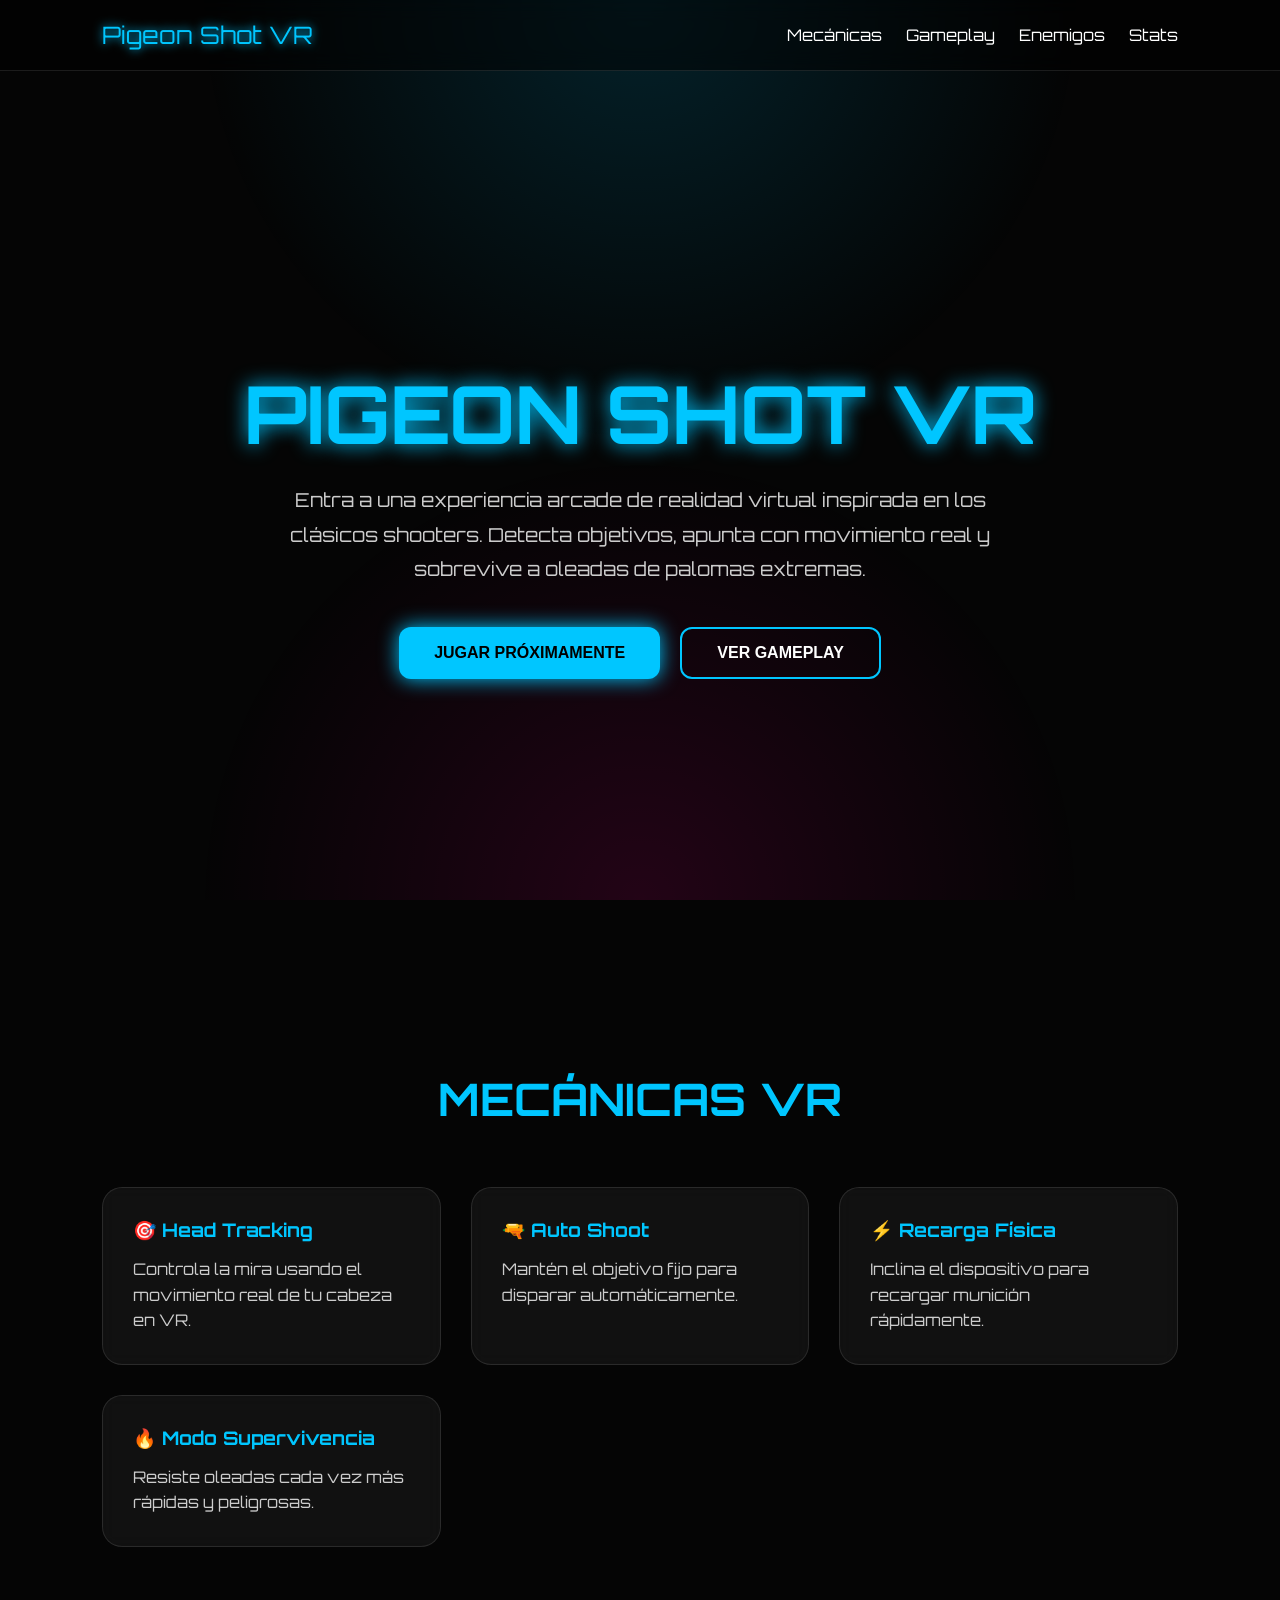
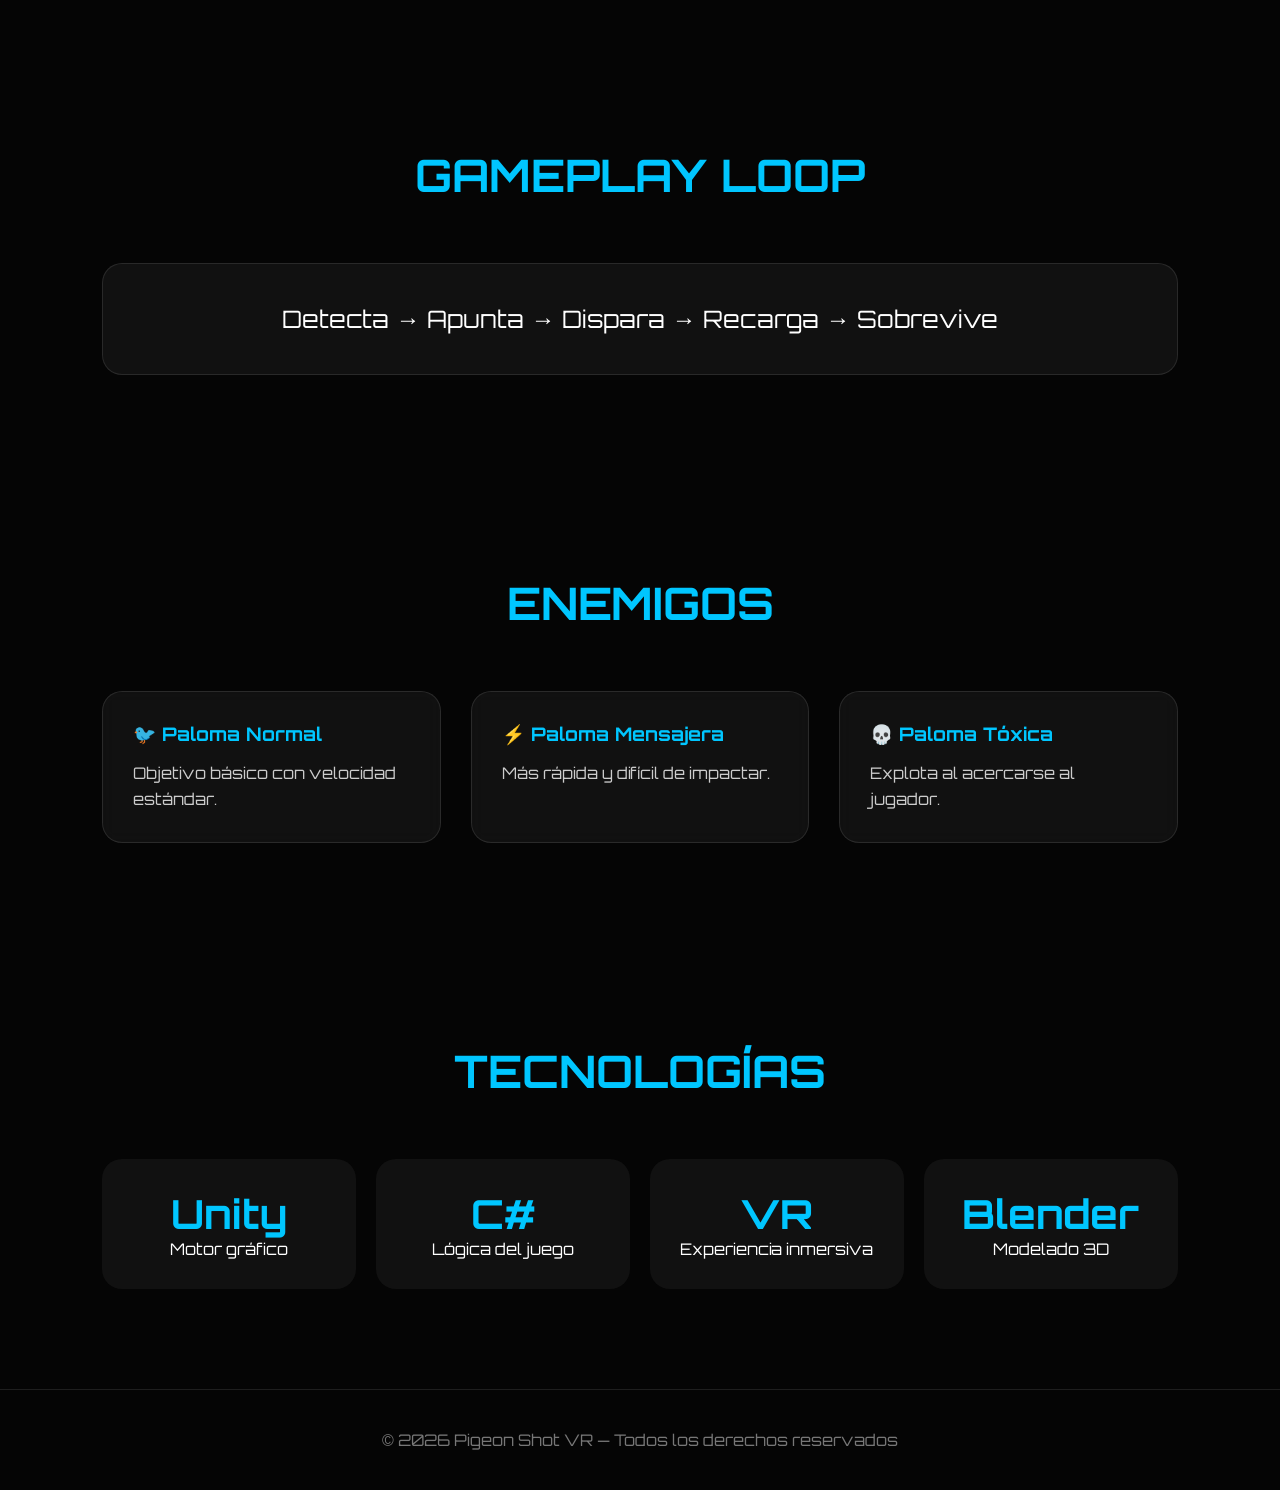
==== index.html @ 0b04fb85 "Crear index.html" ====
<!DOCTYPE html>
<html lang="es">
<head>
<meta charset="UTF-8">
<meta name="viewport" content="width=device-width, initial-scale=1.0">

<title>Pigeon Shot VR | Shooter VR Arcade</title>

<link rel="preconnect" href="https://fonts.googleapis.com">
<link href="https://fonts.googleapis.com/css2?family=Orbitron:wght@400;700&display=swap" rel="stylesheet">

<style>

*{
    margin:0;
    padding:0;
    box-sizing:border-box;
}

body{
    font-family:'Orbitron', sans-serif;
    background:#050505;
    color:white;
    overflow-x:hidden;
}

/* Fondo animado */

body::before{
    content:"";
    position:fixed;
    width:100%;
    height:100%;
    background:
    radial-gradient(circle at top, rgba(0,198,255,0.15), transparent 40%),
    radial-gradient(circle at bottom, rgba(255,0,150,0.12), transparent 40%);
    z-index:-1;
}

/* Header */

header{
    display:flex;
    justify-content:space-between;
    align-items:center;
    padding:20px 8%;
    backdrop-filter:blur(10px);
    background:rgba(0,0,0,0.5);
    position:sticky;
    top:0;
    z-index:1000;
    border-bottom:1px solid rgba(255,255,255,0.1);
}

.logo{
    font-size:1.5rem;
    color:#00c6ff;
    text-shadow:0 0 10px #00c6ff;
}

nav a{
    color:white;
    text-decoration:none;
    margin-left:20px;
    transition:0.3s;
}

nav a:hover{
    color:#00c6ff;
}

/* HERO */

.hero{
    min-height:100vh;
    display:flex;
    flex-direction:column;
    justify-content:center;
    align-items:center;
    text-align:center;
    padding:40px;
}

.hero h1{
    font-size:5rem;
    color:#00c6ff;
    text-shadow:0 0 20px #00c6ff;
    margin-bottom:20px;
}

.hero p{
    max-width:700px;
    color:#cccccc;
    font-size:1.2rem;
    margin-bottom:40px;
    line-height:1.8;
}

.buttons{
    display:flex;
    gap:20px;
    flex-wrap:wrap;
}

.btn{
    padding:15px 35px;
    border:none;
    border-radius:12px;
    cursor:pointer;
    font-weight:bold;
    transition:0.3s;
    font-size:1rem;
}

.primary{
    background:#00c6ff;
    color:black;
    box-shadow:0 0 20px #00c6ff;
}

.primary:hover{
    transform:scale(1.05);
}

.secondary{
    background:transparent;
    border:2px solid #00c6ff;
    color:white;
}

.secondary:hover{
    background:#00c6ff;
    color:black;
}

/* Sections */

.section{
    padding:100px 8%;
}

.section-title{
    text-align:center;
    font-size:2.8rem;
    margin-bottom:60px;
    color:#00c6ff;
}

/* Cards */

.grid{
    display:grid;
    grid-template-columns:repeat(auto-fit,minmax(250px,1fr));
    gap:30px;
}

.card{
    background:rgba(255,255,255,0.05);
    border:1px solid rgba(255,255,255,0.1);
    border-radius:20px;
    padding:30px;
    transition:0.3s;
    backdrop-filter:blur(8px);
}

.card:hover{
    transform:translateY(-10px);
    box-shadow:0 0 25px rgba(0,198,255,0.4);
}

.card h3{
    margin-bottom:15px;
    color:#00c6ff;
}

.card p{
    color:#cccccc;
    line-height:1.6;
}

/* Gameplay */

.gameplay-box{
    text-align:center;
    font-size:1.5rem;
    background:#111;
    padding:40px;
    border-radius:20px;
    border:1px solid rgba(255,255,255,0.1);
}

/* Stats */

.stats{
    display:grid;
    grid-template-columns:repeat(auto-fit,minmax(180px,1fr));
    gap:20px;
    margin-top:50px;
}

.stat{
    text-align:center;
    padding:30px;
    background:#111;
    border-radius:20px;
}

.stat h2{
    color:#00c6ff;
    font-size:2.5rem;
}

/* Footer */

footer{
    padding:40px;
    text-align:center;
    color:#777;
    border-top:1px solid rgba(255,255,255,0.1);
}

/* Responsive */

@media(max-width:768px){

    .hero h1{
        font-size:3rem;
    }

    header{
        flex-direction:column;
        gap:15px;
    }

}

</style>
</head>

<body>

<header>

    <div class="logo">
        Pigeon Shot VR
    </div>

    <nav>
        <a href="#mecanicas">Mecánicas</a>
        <a href="#gameplay">Gameplay</a>
        <a href="#enemigos">Enemigos</a>
        <a href="#stats">Stats</a>
    </nav>

</header>

<section class="hero">

    <h1>PIGEON SHOT VR</h1>

    <p>
        Entra a una experiencia arcade de realidad virtual inspirada en los clásicos shooters.
        Detecta objetivos, apunta con movimiento real y sobrevive a oleadas de palomas extremas.
    </p>

    <div class="buttons">
        <button class="btn primary">
            JUGAR PRÓXIMAMENTE
        </button>

        <button class="btn secondary">
            VER GAMEPLAY
        </button>
    </div>

</section>

<section class="section" id="mecanicas">

    <h2 class="section-title">
        MECÁNICAS VR
    </h2>

    <div class="grid">

        <div class="card">
            <h3>🎯 Head Tracking</h3>
            <p>
                Controla la mira usando el movimiento real de tu cabeza en VR.
            </p>
        </div>

        <div class="card">
            <h3>🔫 Auto Shoot</h3>
            <p>
                Mantén el objetivo fijo para disparar automáticamente.
            </p>
        </div>

        <div class="card">
            <h3>⚡ Recarga Física</h3>
            <p>
                Inclina el dispositivo para recargar munición rápidamente.
            </p>
        </div>

        <div class="card">
            <h3>🔥 Modo Supervivencia</h3>
            <p>
                Resiste oleadas cada vez más rápidas y peligrosas.
            </p>
        </div>

    </div>

</section>

<section class="section" id="gameplay">

    <h2 class="section-title">
        GAMEPLAY LOOP
    </h2>

    <div class="gameplay-box">
        Detecta → Apunta → Dispara → Recarga → Sobrevive
    </div>

</section>

<section class="section" id="enemigos">

    <h2 class="section-title">
        ENEMIGOS
    </h2>

    <div class="grid">

        <div class="card">
            <h3>🐦 Paloma Normal</h3>
            <p>
                Objetivo básico con velocidad estándar.
            </p>
        </div>

        <div class="card">
            <h3>⚡ Paloma Mensajera</h3>
            <p>
                Más rápida y difícil de impactar.
            </p>
        </div>

        <div class="card">
            <h3>💀 Paloma Tóxica</h3>
            <p>
                Explota al acercarse al jugador.
            </p>
        </div>

    </div>

</section>

<section class="section" id="stats">

    <h2 class="section-title">
        TECNOLOGÍAS
    </h2>

    <div class="stats">

        <div class="stat">
            <h2>Unity</h2>
            <p>Motor gráfico</p>
        </div>

        <div class="stat">
            <h2>C#</h2>
            <p>Lógica del juego</p>
        </div>

        <div class="stat">
            <h2>VR</h2>
            <p>Experiencia inmersiva</p>
        </div>

        <div class="stat">
            <h2>Blender</h2>
            <p>Modelado 3D</p>
        </div>

    </div>

</section>

<footer>

    © 2026 Pigeon Shot VR — Todos los derechos reservados

</footer>

</body>
</html>
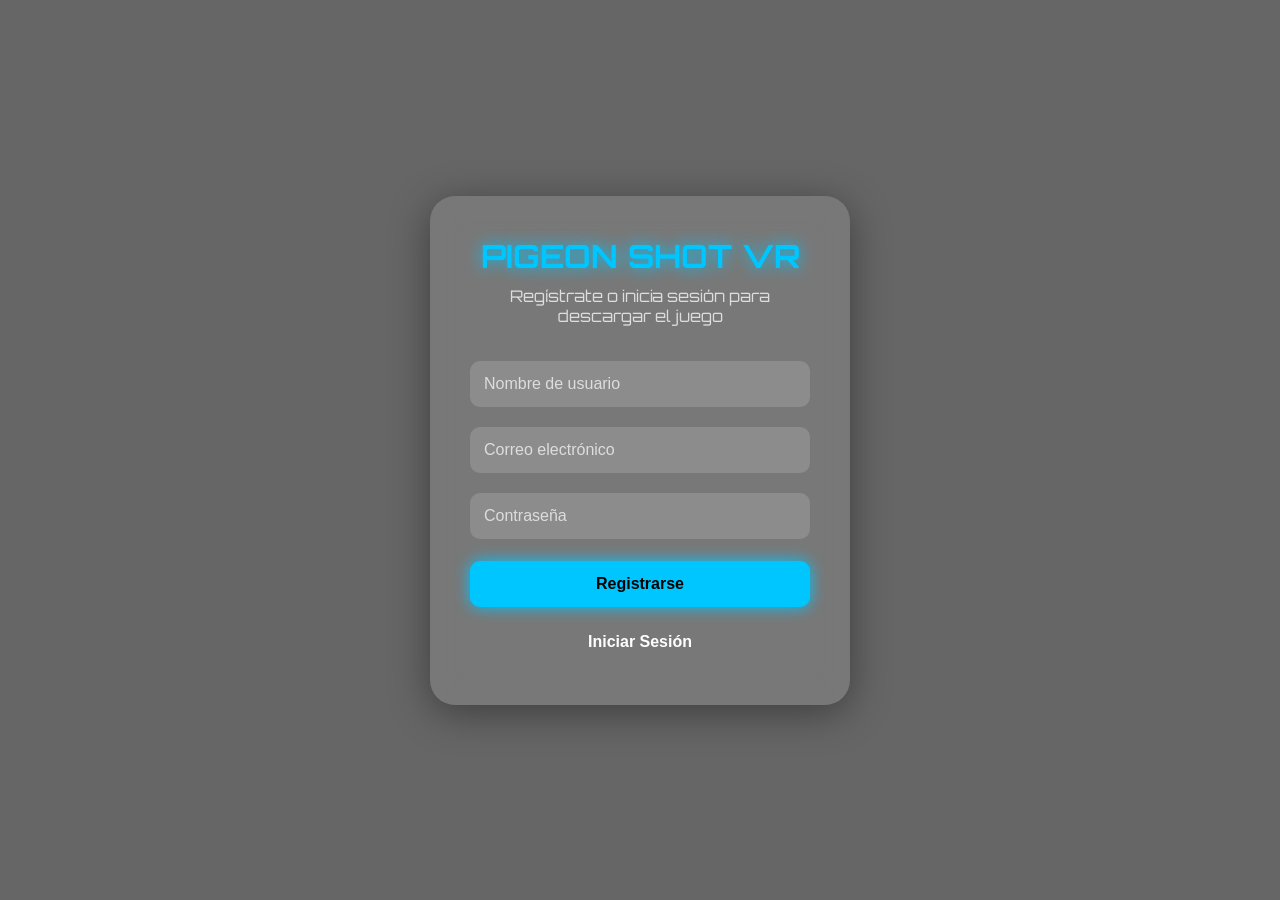
==== commit 82c581f8: "Create index.html" ====
--- a/index.html
+++ b/index.html
@@ -3,14 +3,12 @@
 <head>
 <meta charset="UTF-8">
 <meta name="viewport" content="width=device-width, initial-scale=1.0">
-
-<title>Pigeon Shot VR | Shooter VR Arcade</title>
+<title>Pigeon Shot VR - Login</title>
 
 <link rel="preconnect" href="https://fonts.googleapis.com">
 <link href="https://fonts.googleapis.com/css2?family=Orbitron:wght@400;700&display=swap" rel="stylesheet">
 
 <style>
-
 *{
     margin:0;
     padding:0;
@@ -19,384 +17,107 @@
 
 body{
     font-family:'Orbitron', sans-serif;
-    background:#050505;
-    color:white;
-    overflow-x:hidden;
+    height:100vh;
+    display:flex;
+    justify-content:center;
+    align-items:center;
+    background:url('imagenes/portada-pigeon-shot.png') center/cover no-repeat;
 }
-
-/* Fondo animado */
 
 body::before{
     content:"";
-    position:fixed;
-    width:100%;
-    height:100%;
-    background:
-    radial-gradient(circle at top, rgba(0,198,255,0.15), transparent 40%),
-    radial-gradient(circle at bottom, rgba(255,0,150,0.12), transparent 40%);
-    z-index:-1;
+    position:absolute;
+    inset:0;
+    background:rgba(0,0,0,0.6);
 }
 
-/* Header */
-
-header{
-    display:flex;
-    justify-content:space-between;
-    align-items:center;
-    padding:20px 8%;
-    backdrop-filter:blur(10px);
-    background:rgba(0,0,0,0.5);
-    position:sticky;
-    top:0;
-    z-index:1000;
-    border-bottom:1px solid rgba(255,255,255,0.1);
+.login-box{
+    position:relative;
+    z-index:1;
+    width:420px;
+    padding:40px;
+    border-radius:25px;
+    background:rgba(255,255,255,0.12);
+    backdrop-filter:blur(15px);
+    box-shadow:0 8px 40px rgba(0,0,0,0.4);
+    color:white;
+    text-align:center;
 }
 
-.logo{
-    font-size:1.5rem;
+.login-box h1{
     color:#00c6ff;
-    text-shadow:0 0 10px #00c6ff;
+    margin-bottom:10px;
+    text-shadow:0 0 15px #00c6ff;
 }
 
-nav a{
+.login-box p{
+    color:#ddd;
+    margin-bottom:25px;
+}
+
+.login-box input{
+    width:100%;
+    padding:14px;
+    margin:10px 0;
+    border:none;
+    border-radius:10px;
+    background:rgba(255,255,255,0.15);
     color:white;
-    text-decoration:none;
-    margin-left:20px;
+    font-size:1rem;
+}
+
+.login-box input::placeholder{
+    color:#ddd;
+}
+
+.login-box button{
+    width:100%;
+    padding:14px;
+    margin-top:12px;
+    border:none;
+    border-radius:10px;
+    font-size:1rem;
+    font-weight:bold;
+    cursor:pointer;
     transition:0.3s;
 }
 
-nav a:hover{
-    color:#00c6ff;
+.btn-register{
+    background:#00c6ff;
+    color:black;
+    box-shadow:0 0 15px #00c6ff;
 }
 
-/* HERO */
-
-.hero{
-    min-height:100vh;
-    display:flex;
-    flex-direction:column;
-    justify-content:center;
-    align-items:center;
-    text-align:center;
-    padding:40px;
-}
-
-.hero h1{
-    font-size:5rem;
-    color:#00c6ff;
-    text-shadow:0 0 20px #00c6ff;
-    margin-bottom:20px;
-}
-
-.hero p{
-    max-width:700px;
-    color:#cccccc;
-    font-size:1.2rem;
-    margin-bottom:40px;
-    line-height:1.8;
-}
-
-.buttons{
-    display:flex;
-    gap:20px;
-    flex-wrap:wrap;
-}
-
-.btn{
-    padding:15px 35px;
-    border:none;
-    border-radius:12px;
-    cursor:pointer;
-    font-weight:bold;
-    transition:0.3s;
-    font-size:1rem;
-}
-
-.primary{
-    background:#00c6ff;
-    color:black;
-    box-shadow:0 0 20px #00c6ff;
-}
-
-.primary:hover{
-    transform:scale(1.05);
-}
-
-.secondary{
+.btn-login{
     background:transparent;
     border:2px solid #00c6ff;
     color:white;
 }
 
-.secondary:hover{
-    background:#00c6ff;
-    color:black;
+.login-box button:hover{
+    transform:scale(1.03);
 }
-
-/* Sections */
-
-.section{
-    padding:100px 8%;
-}
-
-.section-title{
-    text-align:center;
-    font-size:2.8rem;
-    margin-bottom:60px;
-    color:#00c6ff;
-}
-
-/* Cards */
-
-.grid{
-    display:grid;
-    grid-template-columns:repeat(auto-fit,minmax(250px,1fr));
-    gap:30px;
-}
-
-.card{
-    background:rgba(255,255,255,0.05);
-    border:1px solid rgba(255,255,255,0.1);
-    border-radius:20px;
-    padding:30px;
-    transition:0.3s;
-    backdrop-filter:blur(8px);
-}
-
-.card:hover{
-    transform:translateY(-10px);
-    box-shadow:0 0 25px rgba(0,198,255,0.4);
-}
-
-.card h3{
-    margin-bottom:15px;
-    color:#00c6ff;
-}
-
-.card p{
-    color:#cccccc;
-    line-height:1.6;
-}
-
-/* Gameplay */
-
-.gameplay-box{
-    text-align:center;
-    font-size:1.5rem;
-    background:#111;
-    padding:40px;
-    border-radius:20px;
-    border:1px solid rgba(255,255,255,0.1);
-}
-
-/* Stats */
-
-.stats{
-    display:grid;
-    grid-template-columns:repeat(auto-fit,minmax(180px,1fr));
-    gap:20px;
-    margin-top:50px;
-}
-
-.stat{
-    text-align:center;
-    padding:30px;
-    background:#111;
-    border-radius:20px;
-}
-
-.stat h2{
-    color:#00c6ff;
-    font-size:2.5rem;
-}
-
-/* Footer */
-
-footer{
-    padding:40px;
-    text-align:center;
-    color:#777;
-    border-top:1px solid rgba(255,255,255,0.1);
-}
-
-/* Responsive */
-
-@media(max-width:768px){
-
-    .hero h1{
-        font-size:3rem;
-    }
-
-    header{
-        flex-direction:column;
-        gap:15px;
-    }
-
-}
-
 </style>
 </head>
-
 <body>
 
-<header>
+<div class="login-box">
+    <h1>PIGEON SHOT VR</h1>
+    <p>Regístrate o inicia sesión para descargar el juego</p>
 
-    <div class="logo">
-        Pigeon Shot VR
-    </div>
+    <input type="text" placeholder="Nombre de usuario">
+    <input type="email" placeholder="Correo electrónico">
+    <input type="password" placeholder="Contraseña">
 
-    <nav>
-        <a href="#mecanicas">Mecánicas</a>
-        <a href="#gameplay">Gameplay</a>
-        <a href="#enemigos">Enemigos</a>
-        <a href="#stats">Stats</a>
-    </nav>
+    <button class="btn-register" onclick="entrar()">Registrarse</button>
+    <button class="btn-login" onclick="entrar()">Iniciar Sesión</button>
+</div>
 
-</header>
-
-<section class="hero">
-
-    <h1>PIGEON SHOT VR</h1>
-
-    <p>
-        Entra a una experiencia arcade de realidad virtual inspirada en los clásicos shooters.
-        Detecta objetivos, apunta con movimiento real y sobrevive a oleadas de palomas extremas.
-    </p>
-
-    <div class="buttons">
-        <button class="btn primary">
-            JUGAR PRÓXIMAMENTE
-        </button>
-
-        <button class="btn secondary">
-            VER GAMEPLAY
-        </button>
-    </div>
-
-</section>
-
-<section class="section" id="mecanicas">
-
-    <h2 class="section-title">
-        MECÁNICAS VR
-    </h2>
-
-    <div class="grid">
-
-        <div class="card">
-            <h3>🎯 Head Tracking</h3>
-            <p>
-                Controla la mira usando el movimiento real de tu cabeza en VR.
-            </p>
-        </div>
-
-        <div class="card">
-            <h3>🔫 Auto Shoot</h3>
-            <p>
-                Mantén el objetivo fijo para disparar automáticamente.
-            </p>
-        </div>
-
-        <div class="card">
-            <h3>⚡ Recarga Física</h3>
-            <p>
-                Inclina el dispositivo para recargar munición rápidamente.
-            </p>
-        </div>
-
-        <div class="card">
-            <h3>🔥 Modo Supervivencia</h3>
-            <p>
-                Resiste oleadas cada vez más rápidas y peligrosas.
-            </p>
-        </div>
-
-    </div>
-
-</section>
-
-<section class="section" id="gameplay">
-
-    <h2 class="section-title">
-        GAMEPLAY LOOP
-    </h2>
-
-    <div class="gameplay-box">
-        Detecta → Apunta → Dispara → Recarga → Sobrevive
-    </div>
-
-</section>
-
-<section class="section" id="enemigos">
-
-    <h2 class="section-title">
-        ENEMIGOS
-    </h2>
-
-    <div class="grid">
-
-        <div class="card">
-            <h3>🐦 Paloma Normal</h3>
-            <p>
-                Objetivo básico con velocidad estándar.
-            </p>
-        </div>
-
-        <div class="card">
-            <h3>⚡ Paloma Mensajera</h3>
-            <p>
-                Más rápida y difícil de impactar.
-            </p>
-        </div>
-
-        <div class="card">
-            <h3>💀 Paloma Tóxica</h3>
-            <p>
-                Explota al acercarse al jugador.
-            </p>
-        </div>
-
-    </div>
-
-</section>
-
-<section class="section" id="stats">
-
-    <h2 class="section-title">
-        TECNOLOGÍAS
-    </h2>
-
-    <div class="stats">
-
-        <div class="stat">
-            <h2>Unity</h2>
-            <p>Motor gráfico</p>
-        </div>
-
-        <div class="stat">
-            <h2>C#</h2>
-            <p>Lógica del juego</p>
-        </div>
-
-        <div class="stat">
-            <h2>VR</h2>
-            <p>Experiencia inmersiva</p>
-        </div>
-
-        <div class="stat">
-            <h2>Blender</h2>
-            <p>Modelado 3D</p>
-        </div>
-
-    </div>
-
-</section>
-
-<footer>
-
-    © 2026 Pigeon Shot VR — Todos los derechos reservados
-
-</footer>
+<script>
+function entrar() {
+    window.location.href = "home.html";
+}
+</script>
 
 </body>
-</html>+</html>
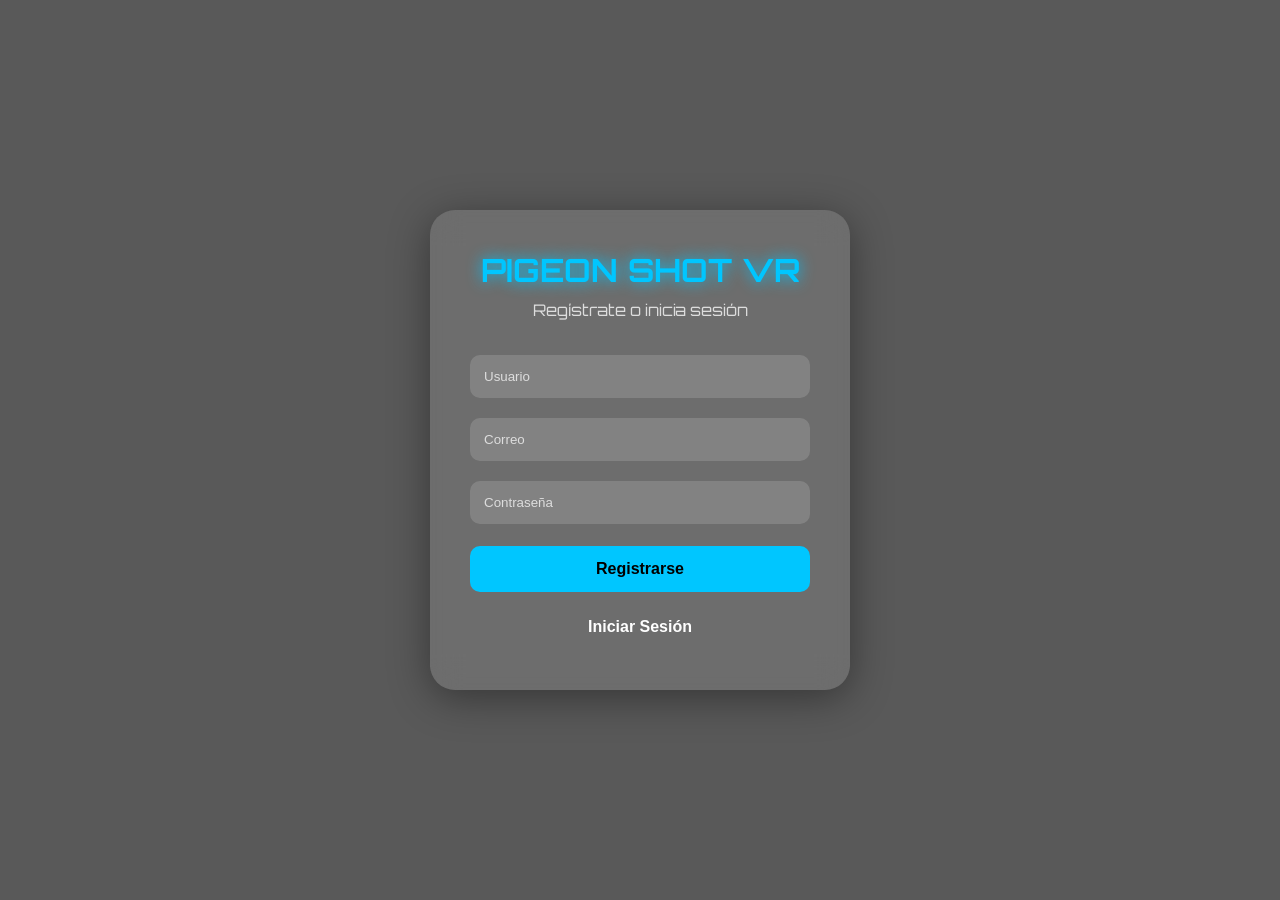
==== commit 3248e80a: "Actualizar index.html" ====
--- a/index.html
+++ b/index.html
@@ -21,20 +21,23 @@
     display:flex;
     justify-content:center;
     align-items:center;
-    background:url('imagenes/portada-pigeon-shot.png') center/cover no-repeat;
+
+    /* IMAGEN DE FONDO (tu portada real) */
+    background: url("imagenes/Portada-Pigeon-shot.jpeg") center/cover no-repeat;
 }
 
 body::before{
     content:"";
     position:absolute;
     inset:0;
-    background:rgba(0,0,0,0.6);
+    background:rgba(0,0,0,0.65);
 }
 
 .login-box{
     position:relative;
     z-index:1;
     width:420px;
+    max-width:90%;
     padding:40px;
     border-radius:25px;
     background:rgba(255,255,255,0.12);
@@ -63,7 +66,6 @@
     border-radius:10px;
     background:rgba(255,255,255,0.15);
     color:white;
-    font-size:1rem;
 }
 
 .login-box input::placeholder{
@@ -85,7 +87,6 @@
 .btn-register{
     background:#00c6ff;
     color:black;
-    box-shadow:0 0 15px #00c6ff;
 }
 
 .btn-login{
@@ -99,14 +100,15 @@
 }
 </style>
 </head>
+
 <body>
 
 <div class="login-box">
     <h1>PIGEON SHOT VR</h1>
-    <p>Regístrate o inicia sesión para descargar el juego</p>
+    <p>Regístrate o inicia sesión</p>
 
-    <input type="text" placeholder="Nombre de usuario">
-    <input type="email" placeholder="Correo electrónico">
+    <input type="text" placeholder="Usuario">
+    <input type="email" placeholder="Correo">
     <input type="password" placeholder="Contraseña">
 
     <button class="btn-register" onclick="entrar()">Registrarse</button>
@@ -115,9 +117,9 @@
 
 <script>
 function entrar() {
-    window.location.href = "home.html";
+    window.location.href = "Home.html";
 }
 </script>
 
 </body>
-</html>
+</html>
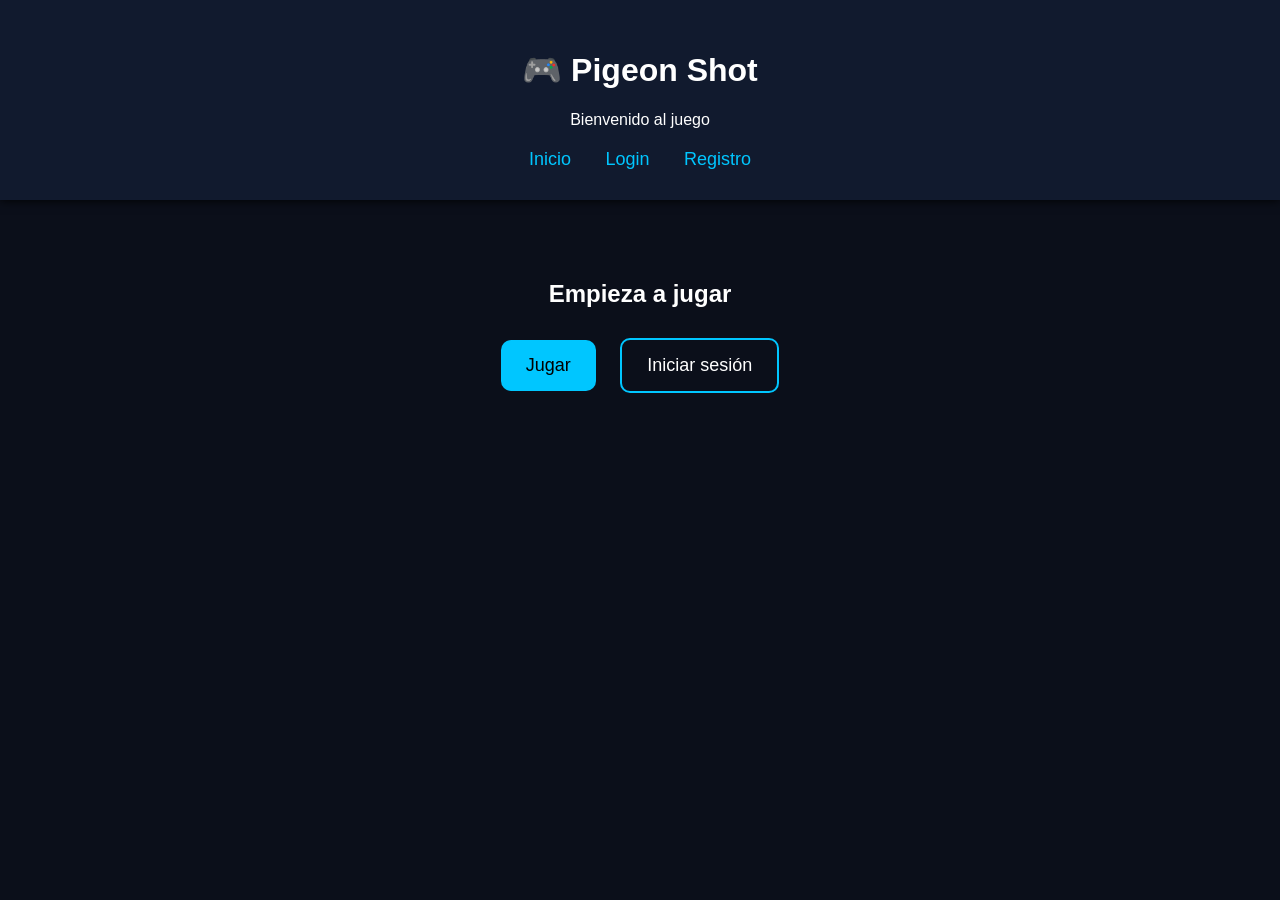
==== commit 481b4a55: "Actualizar index.html" ====
--- a/index.html
+++ b/index.html
@@ -1,123 +1,95 @@
 <!DOCTYPE html>
 <html lang="es">
+
 <head>
 <meta charset="UTF-8">
 <meta name="viewport" content="width=device-width, initial-scale=1.0">
-<title>Pigeon Shot VR - Login</title>
-
-<link rel="preconnect" href="https://fonts.googleapis.com">
-<link href="https://fonts.googleapis.com/css2?family=Orbitron:wght@400;700&display=swap" rel="stylesheet">
+<title>Pigeon Shot</title>
 
 <style>
-*{
+body{
     margin:0;
-    padding:0;
-    box-sizing:border-box;
-}
-
-body{
-    font-family:'Orbitron', sans-serif;
-    height:100vh;
-    display:flex;
-    justify-content:center;
-    align-items:center;
-
-    /* IMAGEN DE FONDO (tu portada real) */
-    background: url("imagenes/Portada-Pigeon-shot.jpeg") center/cover no-repeat;
-}
-
-body::before{
-    content:"";
-    position:absolute;
-    inset:0;
-    background:rgba(0,0,0,0.65);
-}
-
-.login-box{
-    position:relative;
-    z-index:1;
-    width:420px;
-    max-width:90%;
-    padding:40px;
-    border-radius:25px;
-    background:rgba(255,255,255,0.12);
-    backdrop-filter:blur(15px);
-    box-shadow:0 8px 40px rgba(0,0,0,0.4);
+    font-family:Arial;
+    background:#0b0f1a;
     color:white;
     text-align:center;
 }
 
-.login-box h1{
-    color:#00c6ff;
-    margin-bottom:10px;
-    text-shadow:0 0 15px #00c6ff;
+header{
+    padding:30px;
+    background:#111a2e;
+    box-shadow:0 0 10px black;
 }
 
-.login-box p{
-    color:#ddd;
-    margin-bottom:25px;
+nav{
+    margin-top:20px;
 }
 
-.login-box input{
-    width:100%;
-    padding:14px;
-    margin:10px 0;
+nav a{
+    color:#00c6ff;
+    text-decoration:none;
+    margin:0 15px;
+    font-size:18px;
+}
+
+nav a:hover{
+    text-shadow:0 0 10px #00c6ff;
+}
+
+.container{
+    margin-top:80px;
+}
+
+button{
+    padding:15px 25px;
+    font-size:18px;
     border:none;
     border-radius:10px;
-    background:rgba(255,255,255,0.15);
-    color:white;
+    cursor:pointer;
+    margin:10px;
 }
 
-.login-box input::placeholder{
-    color:#ddd;
+.play{
+    background:#00c6ff;
 }
 
-.login-box button{
-    width:100%;
-    padding:14px;
-    margin-top:12px;
-    border:none;
-    border-radius:10px;
-    font-size:1rem;
-    font-weight:bold;
-    cursor:pointer;
-    transition:0.3s;
-}
-
-.btn-register{
-    background:#00c6ff;
-    color:black;
-}
-
-.btn-login{
+.login{
     background:transparent;
     border:2px solid #00c6ff;
     color:white;
 }
+</style>
 
-.login-box button:hover{
-    transform:scale(1.03);
-}
-</style>
 </head>
 
 <body>
 
-<div class="login-box">
-    <h1>PIGEON SHOT VR</h1>
-    <p>Regístrate o inicia sesión</p>
+<header>
+    <h1>🎮 Pigeon Shot</h1>
+    <p>Bienvenido al juego</p>
 
-    <input type="text" placeholder="Usuario">
-    <input type="email" placeholder="Correo">
-    <input type="password" placeholder="Contraseña">
+    <nav>
+        <a href="index.html">Inicio</a>
+        <a href="login.html">Login</a>
+        <a href="registro.html">Registro</a>
+    </nav>
+</header>
 
-    <button class="btn-register" onclick="entrar()">Registrarse</button>
-    <button class="btn-login" onclick="entrar()">Iniciar Sesión</button>
+<div class="container">
+
+    <h2>Empieza a jugar</h2>
+
+    <button class="play" onclick="jugar()">Jugar</button>
+
+    <button class="login" onclick="location.href='login.html'">
+        Iniciar sesión
+    </button>
+
 </div>
 
 <script>
-function entrar() {
-    window.location.href = "Home.html";
+function jugar(){
+    alert("Aquí luego conectas el juego Unity 🎮");
 }
 </script>
 
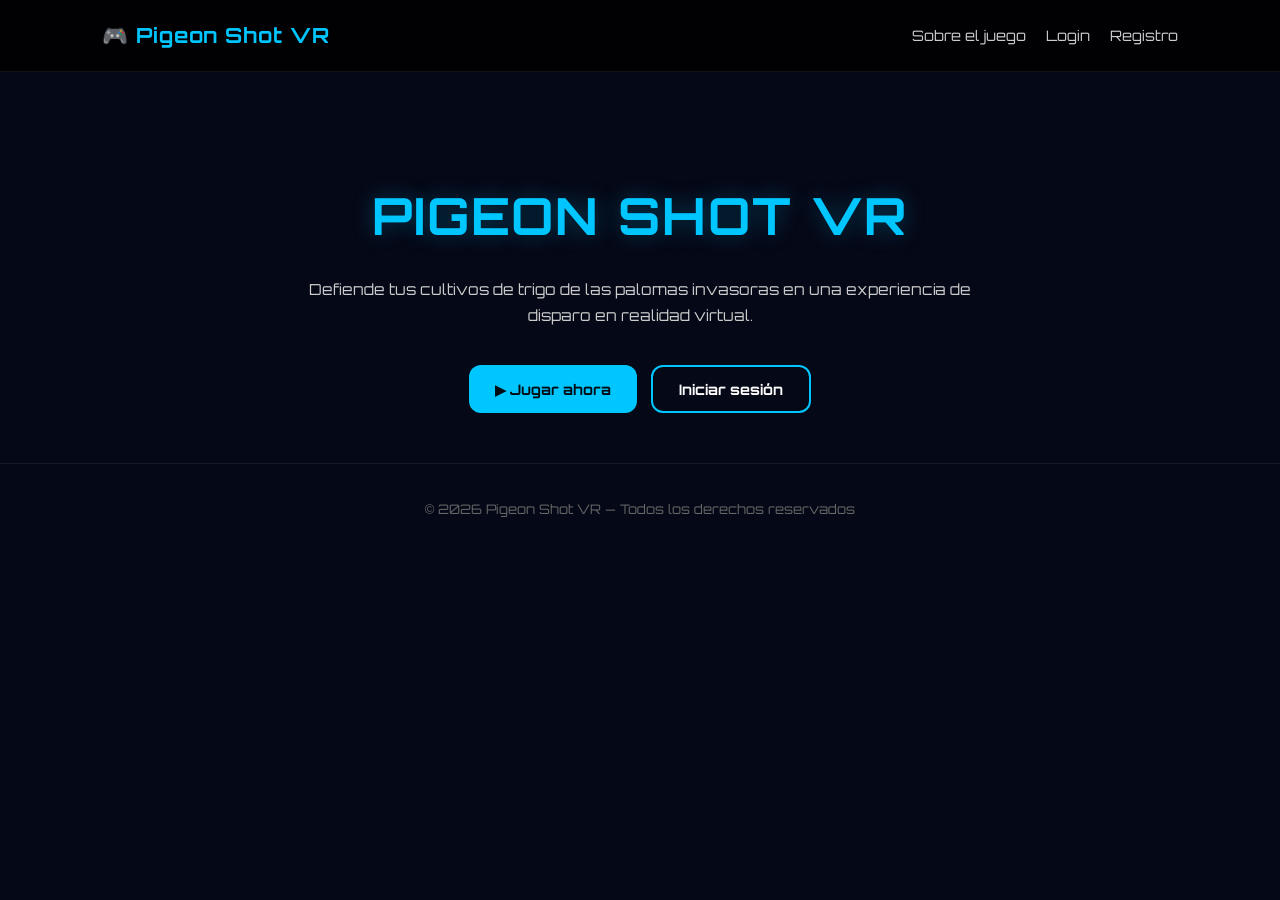
==== commit 331380a7: "Add files via upload" ====
--- a/index.html
+++ b/index.html
@@ -1,97 +1,44 @@
 <!DOCTYPE html>
 <html lang="es">
-
 <head>
 <meta charset="UTF-8">
 <meta name="viewport" content="width=device-width, initial-scale=1.0">
-<title>Pigeon Shot</title>
-
-<style>
-body{
-    margin:0;
-    font-family:Arial;
-    background:#0b0f1a;
-    color:white;
-    text-align:center;
-}
-
-header{
-    padding:30px;
-    background:#111a2e;
-    box-shadow:0 0 10px black;
-}
-
-nav{
-    margin-top:20px;
-}
-
-nav a{
-    color:#00c6ff;
-    text-decoration:none;
-    margin:0 15px;
-    font-size:18px;
-}
-
-nav a:hover{
-    text-shadow:0 0 10px #00c6ff;
-}
-
-.container{
-    margin-top:80px;
-}
-
-button{
-    padding:15px 25px;
-    font-size:18px;
-    border:none;
-    border-radius:10px;
-    cursor:pointer;
-    margin:10px;
-}
-
-.play{
-    background:#00c6ff;
-}
-
-.login{
-    background:transparent;
-    border:2px solid #00c6ff;
-    color:white;
-}
-</style>
-
+<title>Pigeon Shot VR</title>
+<link href="https://fonts.googleapis.com/css2?family=Orbitron:wght@400;700&display=swap" rel="stylesheet">
+<link rel="stylesheet" href="style.css">
 </head>
 
 <body>
 
-<header>
-    <h1>🎮 Pigeon Shot</h1>
-    <p>Bienvenido al juego</p>
+<header class="site-header">
+    <div class="logo">🎮 Pigeon Shot VR</div>
 
-    <nav>
-        <a href="index.html">Inicio</a>
+    <nav class="site-nav">
+        <a href="Home.html">Sobre el juego</a>
         <a href="login.html">Login</a>
-        <a href="registro.html">Registro</a>
+        <a href="login.html">Registro</a>
     </nav>
 </header>
 
-<div class="container">
+<section class="hero" style="padding-top:100px;">
+    <h1>PIGEON SHOT VR</h1>
+    <p>
+        Defiende tus cultivos de trigo de las palomas invasoras
+        en una experiencia de disparo en realidad virtual.
+    </p>
+    <div class="hero-actions" style="margin-top:36px;">
+        <button class="btn btn-primary" onclick="location.href='login.html'">
+            ▶ Jugar ahora
+        </button>
+        <button class="btn btn-outline" onclick="location.href='login.html'">
+            Iniciar sesión
+        </button>
+    </div>
+</section>
 
-    <h2>Empieza a jugar</h2>
-
-    <button class="play" onclick="jugar()">Jugar</button>
-
-    <button class="login" onclick="location.href='login.html'">
-        Iniciar sesión
-    </button>
-
-</div>
-
-<script>
-function jugar(){
-    alert("Aquí luego conectas el juego Unity 🎮");
-}
-</script>
+<footer class="site-footer">
+    © 2026 Pigeon Shot VR — Todos los derechos reservados
+</footer>
 
 </body>
-</html>+</html>
--- a/style.css
+++ b/style.css
@@ -0,0 +1,381 @@
+/* =========================================================
+   🎮 PIGEON SHOT VR — CSS GLOBAL
+   Importado por todas las páginas del proyecto
+   ========================================================= */
+
+@import url('https://fonts.googleapis.com/css2?family=Orbitron:wght@400;700&display=swap');
+
+:root{
+    --bg:           #050816;
+    --bg-header:    rgba(0,0,0,0.80);
+    --panel:        rgba(255,255,255,0.09);
+    --panel-border: rgba(255,255,255,0.10);
+    --accent:       #00c6ff;
+    --accent-dark:  #0099cc;
+    --ink:          #000c12;
+    --text:         #ffffff;
+    --text-dim:     #cccccc;
+    --text-faint:   #666666;
+    --radius:       12px;
+    --radius-lg:    22px;
+    --font:         'Orbitron', sans-serif;
+}
+
+*, *::before, *::after{ margin:0; padding:0; box-sizing:border-box; }
+
+html{ scroll-behavior:smooth; }
+
+body{
+    font-family:var(--font);
+    background:var(--bg);
+    color:var(--text);
+    line-height:1.7;
+}
+
+a{ color:var(--accent); }
+
+/* ──────────────────────────────────────
+   HEADER
+────────────────────────────────────── */
+
+header.site-header{
+    display:flex;
+    flex-wrap:wrap;
+    justify-content:space-between;
+    align-items:center;
+    gap:14px;
+    padding:18px 8%;
+    background:var(--bg-header);
+    backdrop-filter:blur(10px);
+    position:sticky;
+    top:0;
+    z-index:1000;
+    border-bottom:1px solid rgba(255,255,255,0.07);
+}
+
+.logo{
+    color:var(--accent);
+    font-size:1.3rem;
+    font-weight:bold;
+    letter-spacing:1px;
+    text-decoration:none;
+}
+
+nav.site-nav{
+    display:flex;
+    gap:20px;
+    flex-wrap:wrap;
+}
+
+nav.site-nav a{
+    color:var(--text-dim);
+    text-decoration:none;
+    font-size:0.9rem;
+    transition:.2s;
+}
+
+nav.site-nav a:hover{
+    color:var(--accent);
+    text-shadow:0 0 8px rgba(0,198,255,.4);
+}
+
+.header-buttons{
+    display:flex;
+    gap:12px;
+    align-items:center;
+    flex-wrap:wrap;
+}
+
+.user-pill{
+    color:var(--text-dim);
+    font-size:0.85rem;
+    display:flex;
+    align-items:center;
+    gap:8px;
+}
+
+.user-pill a{
+    color:var(--accent);
+    text-decoration:none;
+    transition:.2s;
+}
+
+.user-pill a:hover{ text-shadow:0 0 8px var(--accent); }
+
+/* ──────────────────────────────────────
+   BOTONES
+────────────────────────────────────── */
+
+.btn{
+    display:inline-block;
+    padding:13px 26px;
+    border-radius:var(--radius);
+    text-decoration:none;
+    font-weight:bold;
+    font-family:var(--font);
+    font-size:0.9rem;
+    border:none;
+    cursor:pointer;
+    transition:.25s;
+}
+
+.btn-primary{
+    background:var(--accent);
+    color:var(--ink);
+}
+
+.btn-primary:hover{
+    background:var(--accent-dark);
+    transform:translateY(-2px);
+    box-shadow:0 6px 20px rgba(0,198,255,.4);
+}
+
+.btn-outline{
+    background:transparent;
+    border:2px solid var(--accent);
+    color:var(--text);
+}
+
+.btn-outline:hover{
+    background:var(--accent);
+    color:var(--ink);
+    transform:translateY(-2px);
+}
+
+/* ──────────────────────────────────────
+   HERO
+────────────────────────────────────── */
+
+.hero{
+    text-align:center;
+    padding:70px 20px 50px;
+}
+
+.hero h1{
+    font-size:clamp(2rem,5vw,3.2rem);
+    color:var(--accent);
+    letter-spacing:2px;
+    text-shadow:0 0 22px rgba(0,198,255,.3);
+}
+
+.hero p{
+    max-width:680px;
+    margin:18px auto 0;
+    color:var(--text-dim);
+    font-size:0.95rem;
+}
+
+.hero img{
+    width:100%;
+    max-width:900px;
+    border-radius:18px;
+    margin-top:28px;
+    box-shadow:0 0 30px rgba(0,198,255,.18);
+}
+
+.hero-actions{
+    margin-top:28px;
+    display:flex;
+    gap:14px;
+    justify-content:center;
+    flex-wrap:wrap;
+}
+
+/* ──────────────────────────────────────
+   SECCIONES
+────────────────────────────────────── */
+
+.section{
+    padding:70px 20px;
+}
+
+.section h2{
+    text-align:center;
+    color:var(--accent);
+    margin-bottom:32px;
+    letter-spacing:1px;
+}
+
+.section p{
+    max-width:860px;
+    margin:0 auto;
+    text-align:center;
+    color:var(--text-dim);
+    font-size:0.95rem;
+}
+
+/* ──────────────────────────────────────
+   GALERÍA
+────────────────────────────────────── */
+
+.gallery{
+    display:grid;
+    grid-template-columns:repeat(auto-fit, minmax(260px,1fr));
+    gap:22px;
+    max-width:1100px;
+    margin:0 auto;
+}
+
+.gallery img{
+    width:100%;
+    display:block;
+    border-radius:14px;
+    box-shadow:0 0 15px rgba(255,255,255,.08);
+    transition:.3s;
+}
+
+.gallery img:hover{
+    transform:scale(1.02);
+    box-shadow:0 0 25px rgba(0,198,255,.22);
+}
+
+/* ──────────────────────────────────────
+   LISTA DE CARACTERÍSTICAS
+────────────────────────────────────── */
+
+.features{
+    max-width:540px;
+    margin:0 auto;
+    list-style:none;
+    color:var(--text-dim);
+    display:grid;
+    gap:14px;
+    font-size:0.95rem;
+}
+
+.features li{
+    display:flex;
+    align-items:center;
+    gap:12px;
+}
+
+.features li::before{
+    content:"✔";
+    color:var(--accent);
+    flex-shrink:0;
+    font-size:1rem;
+}
+
+/* ──────────────────────────────────────
+   CAJA DE LOGIN / REGISTRO
+────────────────────────────────────── */
+
+.login-box{
+    position:relative;
+    z-index:1;
+    width:420px;
+    max-width:94%;
+    padding:38px 40px;
+    border-radius:var(--radius-lg);
+    background:var(--panel);
+    backdrop-filter:blur(16px);
+    border:1px solid var(--panel-border);
+    box-shadow:0 10px 50px rgba(0,0,0,.45), 0 0 40px rgba(0,198,255,.07);
+    color:var(--text);
+    text-align:center;
+    animation:fadeIn .5s ease;
+}
+
+.login-box h1{
+    color:var(--accent);
+    font-size:1.6rem;
+    margin-bottom:6px;
+    text-shadow:0 0 14px rgba(0,198,255,.45);
+}
+
+.login-box p{
+    color:#ddd;
+    margin-bottom:20px;
+    font-size:0.88rem;
+}
+
+.login-box input{
+    width:100%;
+    padding:13px 14px;
+    margin:7px 0;
+    border:none;
+    border-radius:10px;
+    background:rgba(255,255,255,0.12);
+    color:var(--text);
+    font-family:var(--font);
+    font-size:0.9rem;
+}
+
+.login-box input::placeholder{ color:#bbb; }
+
+.login-box input:focus{
+    outline:none;
+    box-shadow:0 0 0 2px var(--accent);
+}
+
+.login-box button{
+    width:100%;
+    padding:13px;
+    margin-top:10px;
+    border:none;
+    border-radius:10px;
+    font-weight:bold;
+    font-family:var(--font);
+    font-size:0.95rem;
+    cursor:pointer;
+    transition:.25s;
+}
+
+.btn-login{
+    background:var(--accent);
+    color:var(--ink);
+}
+
+.btn-login:hover{
+    background:var(--accent-dark);
+    box-shadow:0 0 18px var(--accent);
+}
+
+.btn-register{
+    background:transparent;
+    border:2px solid var(--accent);
+    color:var(--text);
+}
+
+.btn-register:hover{
+    background:var(--accent);
+    color:var(--ink);
+}
+
+.info{
+    margin-top:14px;
+    color:var(--text-faint);
+    font-size:0.78rem;
+    line-height:1.6;
+}
+
+/* ──────────────────────────────────────
+   FOOTER
+────────────────────────────────────── */
+
+footer.site-footer{
+    text-align:center;
+    padding:34px 20px;
+    color:var(--text-faint);
+    border-top:1px solid rgba(255,255,255,.07);
+    font-size:0.82rem;
+}
+
+/* ──────────────────────────────────────
+   ANIMACIÓN
+────────────────────────────────────── */
+
+@keyframes fadeIn{
+    from{ opacity:0; transform:translateY(14px); }
+    to  { opacity:1; transform:translateY(0); }
+}
+
+/* ──────────────────────────────────────
+   RESPONSIVE
+────────────────────────────────────── */
+
+@media(max-width:640px){
+    header.site-header{ flex-direction:column; text-align:center; padding:16px 6%; }
+    .hero{ padding:50px 16px 36px; }
+    .section{ padding:50px 16px; }
+}
